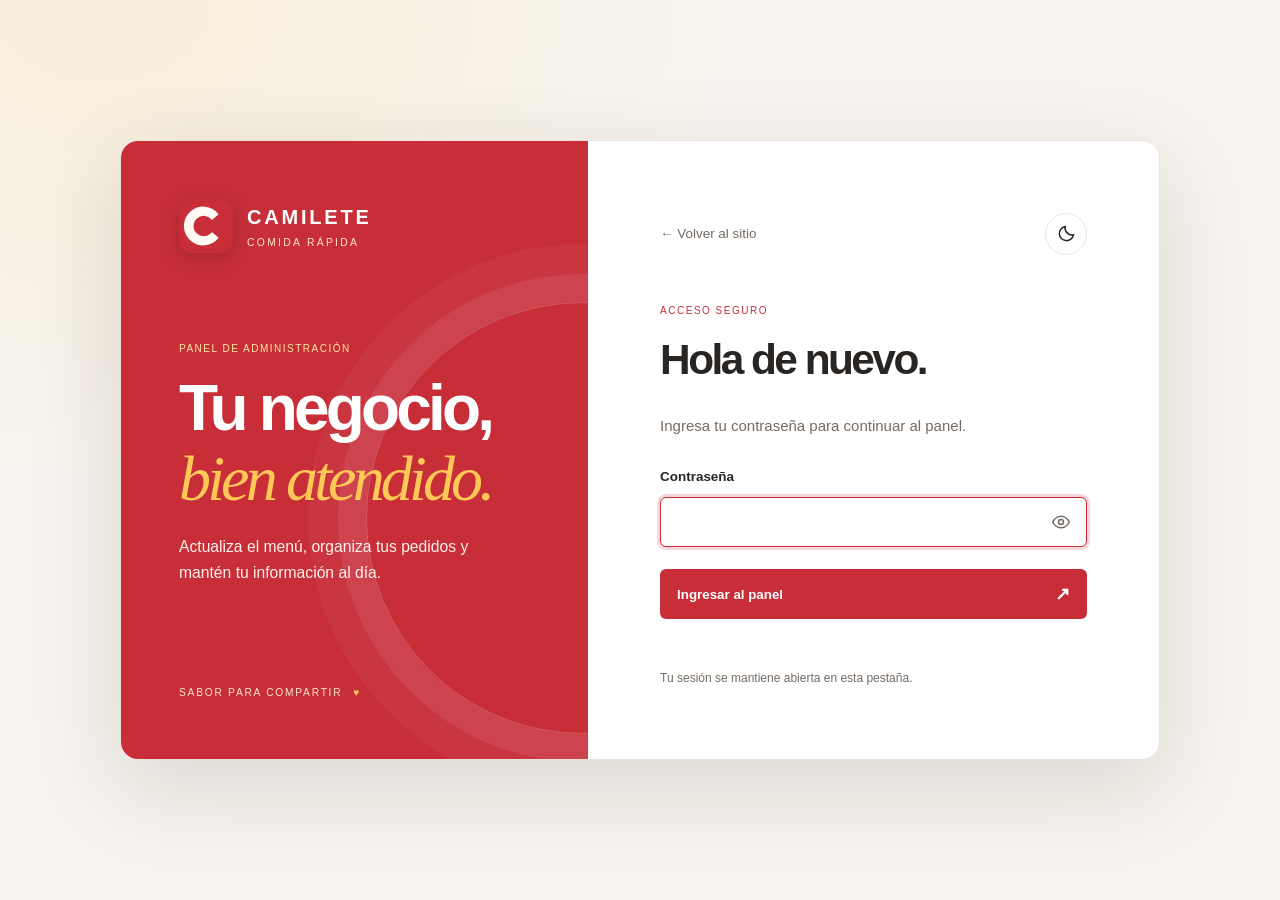
==== admin/index.html @ c485cff0 "Publica sitio CAMILETE" ====
<!doctype html>
<html lang="es-CO">
<head>
  <meta charset="utf-8">
  <meta name="viewport" content="width=device-width,initial-scale=1">
  <title>Administración | CAMILETE</title>
  <link rel="icon" href="../assets/icons/favicon.svg" type="image/svg+xml">
  <link rel="stylesheet" href="css/admin.css?v=6">
  <script defer src="../js/data.js?v=8"></script>
  <script defer src="js/admin.js?v=8"></script>
</head>
<body>
  <main id="login-screen" class="login-screen">
    <div class="login-card">
      <section class="login-brand-panel" aria-label="CAMILETE Comida rápida">
        <a class="login-brand" href="../index.html"><img src="../assets/icons/favicon.svg" alt=""><span><strong>CAMILETE</strong><small>COMIDA RÁPIDA</small></span></a>
        <div class="brand-message"><span class="eyebrow">PANEL DE ADMINISTRACIÓN</span><h1>Tu negocio,<br><em>bien atendido.</em></h1><p>Actualiza el menú, organiza tus pedidos y mantén tu información al día.</p></div>
        <span class="brand-signoff">SABOR PARA COMPARTIR <b>♥</b></span>
      </section>
      <section class="login-content" aria-labelledby="login-title">
        <div class="login-topline"><a href="../index.html" class="back-link">← Volver al sitio</a><button id="login-theme-toggle" class="login-theme-toggle" type="button" aria-label="Activar modo oscuro"></button></div>
        <span class="eyebrow">ACCESO SEGURO</span>
        <h2 id="login-title">Hola de nuevo.</h2>
        <p class="login-intro">Ingresa tu contraseña para continuar al panel.</p>
        <form id="login-form" class="login-form">
          <label for="admin-password">Contraseña</label>
          <div class="password-field"><input id="admin-password" name="password" type="password" autocomplete="current-password" required autofocus><button id="toggle-password" type="button" aria-label="Mostrar contraseña" aria-pressed="false"></button></div>
          <button id="login-button" class="login-submit" type="submit">Ingresar al panel <span aria-hidden="true">↗</span></button>
          <p id="login-message" role="status" aria-live="polite"></p>
        </form>
        <p class="login-footnote">Tu sesión se mantiene abierta en esta pestaña.</p>
      </section>
    </div>
  </main>
  <div id="admin-shell" hidden>
    <header><a href="../index.html">← Ver sitio</a><div><strong>CAMILETE</strong><span>ADMINISTRACIÓN</span></div><div class="admin-header-actions"><button id="export">Descargar data.json ↓</button><button id="logout" class="logout-button">Cerrar sesión</button></div></header>
    <main class="admin-main"><aside><p class="eyebrow">GESTIÓN DEL SITIO</p><h1>Tu contenido,<br>en tus manos.</h1><p>Edita productos, información y textos. Descarga el JSON actualizado para publicarlo.</p><label class="upload">Importar data.json<input type="file" id="import" accept=".json,application/json"></label><button id="preview">Vista previa del sitio ↗</button><p class="note">Los cambios se guardan en este navegador. Para que otros visitantes los vean, descarga y reemplaza <code>data.json</code> en el sitio.</p></aside><section class="editor"><div class="tabs"><button class="tab active" data-tab="menu">Menú</button><button class="tab" data-tab="empresa">Empresa</button><button class="tab" data-tab="domicilios">Domicilios</button><button class="tab" data-tab="seo">SEO</button><button class="tab" data-tab="legales">Legales</button><button class="tab" data-tab="tema">Tema</button></div><div id="panel"></div></section></main>
    <div id="toast" role="status" aria-live="polite"></div>
  </div>
</body>
</html>
---- admin/css/admin.css ----
*{box-sizing:border-box}body{margin:0;background:#f7f4ef;color:#292522;font:15px/1.5 Arial,sans-serif}header{height:72px;padding:0 5vw;background:#fff;display:flex;align-items:center;justify-content:space-between;border-bottom:1px solid #e9e3dc}header>a{color:#675e58;text-decoration:none}header div{display:flex;flex-direction:column;line-height:1.2;letter-spacing:.12em}header div span,.eyebrow{font-size:10px;letter-spacing:.15em;color:#9a6e5d}button,.upload{border:0;border-radius:4px;padding:12px 16px;background:#c72e38;color:#fff;font-weight:700;cursor:pointer}main.admin-main{display:grid;grid-template-columns:320px minmax(0,800px);gap:48px;max-width:1200px;padding:55px 32px;margin:auto}aside{position:sticky;top:30px;align-self:start}aside h1{font:italic 48px/1.04 Georgia;margin:12px 0}aside>p:not(.eyebrow){color:#6e655d}aside button,#preview{background:#292522;margin:10px 7px 0 0}.upload{display:inline-block;margin-top:16px}.upload input{display:none}.note{font-size:12px;margin-top:22px!important}.tabs{display:flex;gap:7px;border-bottom:1px solid #ddd2c8;margin-bottom:22px;overflow:auto}.tab{background:transparent;color:#675e58;padding:12px}.tab.active{background:#292522;color:white}.panel-head{display:flex;justify-content:space-between;align-items:center;margin-bottom:18px}.panel-head h2{margin:0;font-size:24px}.panel-head p{margin:3px 0;color:#746b64;font-size:13px}.item{background:white;border:1px solid #e9e3dc;border-radius:6px;margin:9px 0}.item summary{padding:15px;display:flex;justify-content:space-between;cursor:pointer}.item summary span{color:#756b64}.fields{padding:18px;display:grid;grid-template-columns:1fr 1fr;gap:14px;background:white;border-radius:6px}.fields label{display:flex;flex-direction:column;gap:5px;font-size:13px;color:#615850}.fields input,.fields textarea{width:100%;padding:10px;border:1px solid #d9d1c9;border-radius:4px;background:#fff;color:#292522}.fields label:nth-child(3),.fields label:nth-child(4),.fields label:nth-child(5),.fields label:nth-child(6),.fields label:nth-child(7){grid-column:span 2}.check{flex-direction:row!important;align-items:center}.check input{width:auto}.form-actions{grid-column:span 2;display:flex;gap:10px}.delete{background:#fff;color:#b32630;border:1px solid #e2c7c7}.fields>button{justify-self:start}.fields h3{grid-column:span 2;margin:15px 0 0}#toast{position:fixed;bottom:20px;right:20px;background:#292522;color:white;padding:12px 18px;border-radius:5px}.fields .wide,.fields .note{grid-column:span 2}.fields .note{margin:0!important;color:#746b64}.fields.delivery-admin-fields label:not(.wide):not(.note){grid-column:auto}@media(max-width:760px){main.admin-main{display:block;padding:30px 18px}aside{position:static;margin-bottom:35px}aside h1{font-size:40px}.panel-head{gap:15px}.fields{grid-template-columns:1fr}.fields label,.fields label:nth-child(n),.fields .wide,.fields .note{grid-column:span 1}.form-actions{grid-column:span 1}header{padding:0 15px}header>a{font-size:12px}header button{padding:10px;font-size:12px}}

#admin-shell[hidden]{display:none!important}
:root{--admin-page:#f7f4ef;--admin-surface:#fff;--admin-text:#292522;--admin-muted:#746b64;--admin-border:#e9e3dc;--admin-red:#c72e38;--admin-yellow:#ffc857}
:root[data-theme="oscuro"]{--admin-page:#171717;--admin-surface:#202020;--admin-text:#f6f4ed;--admin-muted:#c7bbb2;--admin-border:#393936;--admin-red:#ed3d32;--admin-yellow:#edf000;color-scheme:dark}
body{background:var(--admin-page);color:var(--admin-text)}
.login-screen{min-height:100vh;display:grid;place-items:center;padding:clamp(20px,5vw,64px);background:radial-gradient(ellipse at 8% 0%,color-mix(in srgb,var(--admin-yellow) 15%,transparent),transparent 38%),var(--admin-page)}
.login-card{width:min(100%,1040px);min-height:590px;display:grid;grid-template-columns:.9fr 1.1fr;overflow:hidden;background:var(--admin-surface);border:1px solid var(--admin-border);border-radius:18px;box-shadow:0 28px 90px #26150f22}
.login-brand-panel{position:relative;isolation:isolate;display:flex;flex-direction:column;justify-content:space-between;padding:clamp(32px,5vw,58px);overflow:hidden;background:var(--admin-red);color:#fff}
.login-brand-panel:after{content:"";position:absolute;z-index:-1;width:430px;height:430px;border:1px solid #ffffff35;border-radius:50%;right:-210px;bottom:25px;box-shadow:0 0 0 28px #ffffff12,0 0 0 58px #ffffff0a}
.login-brand{display:flex;align-items:center;gap:14px;color:#fff;text-decoration:none}
.login-brand img{width:54px;height:54px;border-radius:14px;box-shadow:0 5px 18px #25100c30}
.login-brand strong{display:block;font-size:1.25rem;letter-spacing:.14em}
.login-brand small{display:block;margin-top:3px;font-size:.65rem;letter-spacing:.22em;color:#ffe5c8}
.brand-message{position:relative;z-index:1;max-width:380px}
.brand-message .eyebrow{color:#ffe7a5}
.brand-message h1{font-size:clamp(2.8rem,5vw,4.15rem);line-height:1.02;letter-spacing:-.06em;margin:18px 0}
.brand-message h1 em{font:italic 400 1em Georgia,serif;color:var(--admin-yellow)}
.brand-message p{max-width:330px;color:#fff1eb;font-size:.98rem;line-height:1.7}
.brand-signoff{font-size:.64rem;letter-spacing:.17em;color:#ffe4cf}
.brand-signoff b{color:var(--admin-yellow);margin-left:6px}
.login-content{display:flex;flex-direction:column;justify-content:center;padding:clamp(30px,6vw,72px);}
.login-topline{display:flex;align-items:center;justify-content:space-between;gap:20px;margin-bottom:48px}
.back-link{color:var(--admin-muted);text-decoration:none;font-size:.84rem}
.back-link:hover{color:var(--admin-red)}
.login-theme-toggle{width:42px;height:42px;display:grid;place-items:center;padding:0;border:1px solid var(--admin-border);border-radius:50%;background:transparent;color:var(--admin-text)}
.login-content>.eyebrow{color:var(--admin-red)}
.login-content h2{margin:10px 0 8px;font-size:clamp(2rem,4vw,2.65rem);letter-spacing:-.06em}
.login-intro{color:var(--admin-muted);margin-bottom:30px}
.login-form{display:grid;gap:10px}
.login-form>label{font-size:.84rem;font-weight:700}
.password-field{position:relative;display:flex;align-items:center}
.password-field input{width:100%;height:50px;padding:0 52px 0 14px;border:1px solid var(--admin-border);border-radius:6px;background:var(--admin-surface);color:var(--admin-text);font:inherit;outline:none}
.password-field input:focus{border-color:var(--admin-red);box-shadow:0 0 0 3px color-mix(in srgb,var(--admin-red) 19%,transparent)}
#toggle-password{position:absolute;right:7px;width:38px;height:38px;display:grid;place-items:center;padding:0;border:0;border-radius:5px;background:transparent;color:var(--admin-muted)}
#toggle-password:hover{background:color-mix(in srgb,var(--admin-muted) 13%,transparent);color:var(--admin-text)}
#toggle-password svg,.login-theme-toggle svg{width:20px;height:20px;display:block}
.login-form .login-submit{height:50px;display:flex;align-items:center;justify-content:space-between;margin-top:12px;padding:0 17px;border-radius:6px;background:var(--admin-red);color:white}
.login-form .login-submit:hover{filter:brightness(1.08)}
.login-form .login-submit span{font-size:1.15rem}
.login-form #login-message{min-height:1.4em;margin:3px 0 0;color:#b32630;font-size:.82rem}
.login-footnote{margin:18px 0 0;color:var(--admin-muted);font-size:.75rem}
.admin-header-actions{display:flex;align-items:center;gap:9px;flex-direction:row;letter-spacing:normal}
.admin-header-actions button{margin:0}
.logout-button{background:transparent;color:var(--admin-text);border:1px solid var(--admin-border)}
:root[data-theme="oscuro"] body{background:var(--admin-page);color:var(--admin-text)}
:root[data-theme="oscuro"] #admin-shell header,:root[data-theme="oscuro"] .fields,:root[data-theme="oscuro"] .item{background:var(--admin-surface);color:var(--admin-text);border-color:var(--admin-border)}
:root[data-theme="oscuro"] .fields input,:root[data-theme="oscuro"] .fields textarea{background:#171717;color:var(--admin-text);border-color:var(--admin-border)}
:root[data-theme="oscuro"] .tab{color:var(--admin-muted)}
:root[data-theme="oscuro"] .tab.active{background:var(--admin-red);color:#fff}
:root[data-theme="oscuro"] .logout-button{background:transparent;color:var(--admin-text);border-color:var(--admin-border)}
:root[data-theme="oscuro"] .login-brand-panel{background:#111;box-shadow:inset 0 5px 0 var(--admin-yellow)}
:root[data-theme="oscuro"] .login-brand-panel:after{border-color:#edf00028;box-shadow:0 0 0 28px #edf0000c,0 0 0 58px #ed3d320d}
:root[data-theme="oscuro"] .login-brand img{box-shadow:0 5px 18px #0008}
:root[data-theme="oscuro"] .login-brand-panel .brand-message h1 em{color:var(--admin-yellow)}
:root[data-theme="oscuro"] .login-content #login-message{color:#ff9a90}
@media(max-width:760px){.login-screen{padding:14px}.login-card{grid-template-columns:1fr;min-height:0;border-radius:13px}.login-brand-panel{min-height:245px;padding:24px 25px}.login-brand img{width:43px;height:43px}.login-brand strong{font-size:1.05rem}.brand-message{margin-top:30px}.brand-message h1{font-size:2.35rem;margin:10px 0}.brand-message p,.brand-signoff{display:none}.login-content{padding:24px 25px 30px}.login-topline{margin-bottom:28px}.login-content h2{font-size:2rem}.login-intro{margin-bottom:21px}.admin-header-actions{gap:5px}.admin-header-actions button{padding:8px;font-size:10px}header{gap:9px;padding:0 12px}header>a{font-size:11px}.admin-main{display:block;padding:26px 16px}aside{position:static;margin-bottom:30px}}
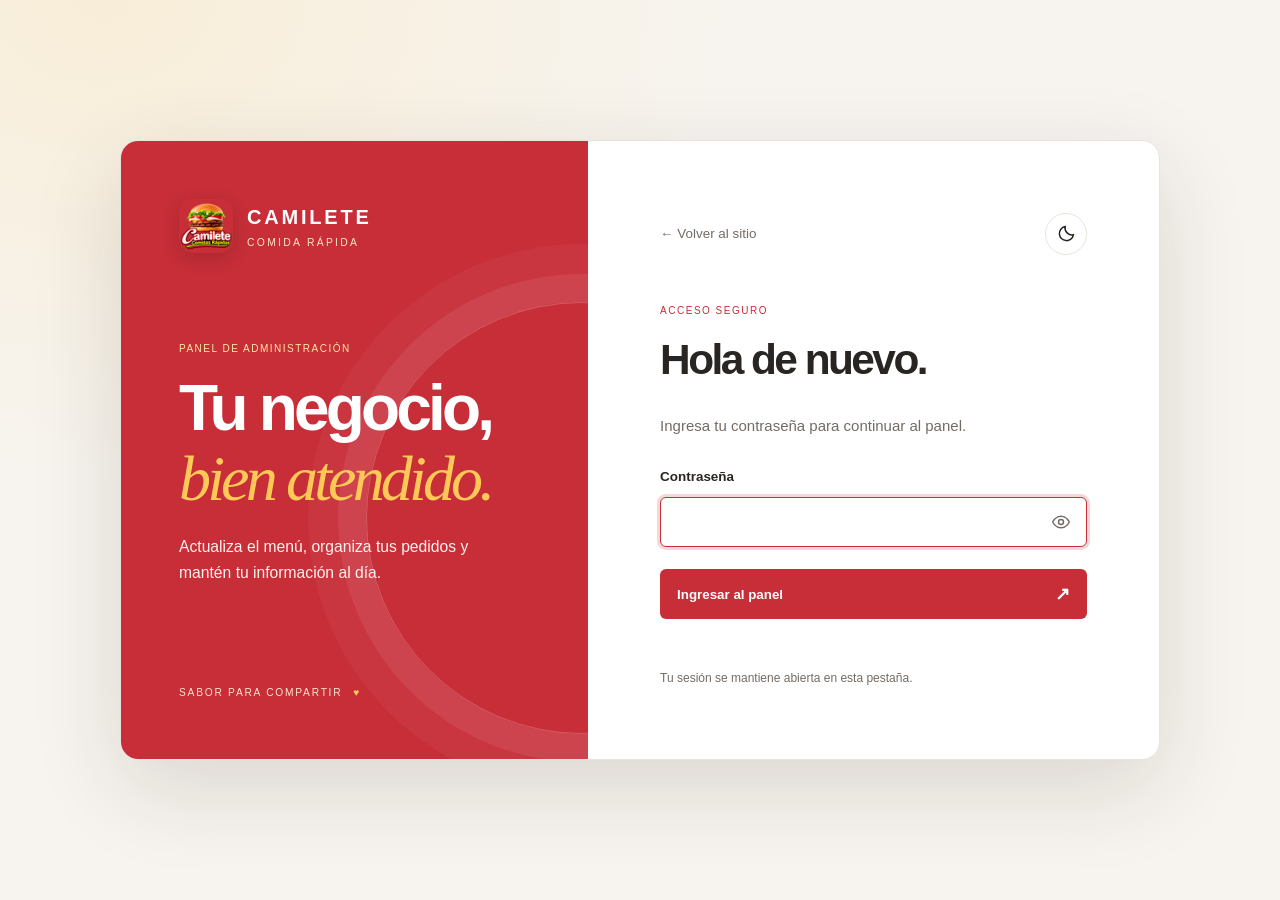
==== commit 9123d663: "redes sociales" ====
--- a/admin/index.html
+++ b/admin/index.html
@@ -5,9 +5,9 @@
   <meta name="viewport" content="width=device-width,initial-scale=1">
   <title>Administración | CAMILETE</title>
   <link rel="icon" href="../assets/icons/favicon.svg" type="image/svg+xml">
-  <link rel="stylesheet" href="css/admin.css?v=6">
-  <script defer src="../js/data.js?v=8"></script>
-  <script defer src="js/admin.js?v=8"></script>
+  <link rel="stylesheet" href="css/admin.css?v=9">
+  <script defer src="../js/data.js?v=10"></script>
+  <script defer src="js/admin.js?v=9"></script>
 </head>
 <body>
   <main id="login-screen" class="login-screen">
--- a/admin/css/admin.css
+++ b/admin/css/admin.css
@@ -54,4 +54,19 @@
 :root[data-theme="oscuro"] .login-brand img{box-shadow:0 5px 18px #0008}
 :root[data-theme="oscuro"] .login-brand-panel .brand-message h1 em{color:var(--admin-yellow)}
 :root[data-theme="oscuro"] .login-content #login-message{color:#ff9a90}
+:root[data-theme="oscuro"] .fields label{color:#f0e9e3}
+:root[data-theme="oscuro"] .fields .note,:root[data-theme="oscuro"] .panel-head p,:root[data-theme="oscuro"] .item summary span,:root[data-theme="oscuro"] aside>p:not(.eyebrow){color:#c7bbb2}
+:root[data-theme="oscuro"] .tabs{border-color:#45413d}
+:root[data-theme="oscuro"] .tab{background:transparent;color:#d8cec6}
+:root[data-theme="oscuro"] .tab:hover,:root[data-theme="oscuro"] .tab:focus-visible{background:#34302d;color:#fff}
+:root[data-theme="oscuro"] .tab.active{background:#ed3d32;color:#fff}
+:root[data-theme="oscuro"] .admin-main aside button,:root[data-theme="oscuro"] #preview,:root[data-theme="oscuro"] .fields>button,:root[data-theme="oscuro"] .admin-header-actions #export{background:#ed3d32;color:#fff}
+:root[data-theme="oscuro"] .upload{background:#ed3d32;color:#fff}
+:root[data-theme="oscuro"] .delete{background:#202020;color:#ffaaa6;border-color:#75403d}
+:root[data-theme="oscuro"] .fields input[type="color"]{min-height:42px;padding:4px}
+:root[data-theme="oscuro"] button:focus-visible,:root[data-theme="oscuro"] .upload:focus-within{outline:3px solid #edf000;outline-offset:2px}
+:root[data-theme="oscuro"] .login-form>label{color:#f6f4ed}
+:root[data-theme="oscuro"] .login-content>.eyebrow{color:#edf000}
+:root[data-theme="oscuro"] .login-theme-toggle{background:#302f2b;border-color:#777264;color:#edf000;box-shadow:0 0 0 1px #edf00024}
+:root[data-theme="oscuro"] .login-theme-toggle:hover,:root[data-theme="oscuro"] .login-theme-toggle:focus-visible{background:#454237;color:#fff;outline:2px solid #edf000;outline-offset:2px}
 @media(max-width:760px){.login-screen{padding:14px}.login-card{grid-template-columns:1fr;min-height:0;border-radius:13px}.login-brand-panel{min-height:245px;padding:24px 25px}.login-brand img{width:43px;height:43px}.login-brand strong{font-size:1.05rem}.brand-message{margin-top:30px}.brand-message h1{font-size:2.35rem;margin:10px 0}.brand-message p,.brand-signoff{display:none}.login-content{padding:24px 25px 30px}.login-topline{margin-bottom:28px}.login-content h2{font-size:2rem}.login-intro{margin-bottom:21px}.admin-header-actions{gap:5px}.admin-header-actions button{padding:8px;font-size:10px}header{gap:9px;padding:0 12px}header>a{font-size:11px}.admin-main{display:block;padding:26px 16px}aside{position:static;margin-bottom:30px}}
